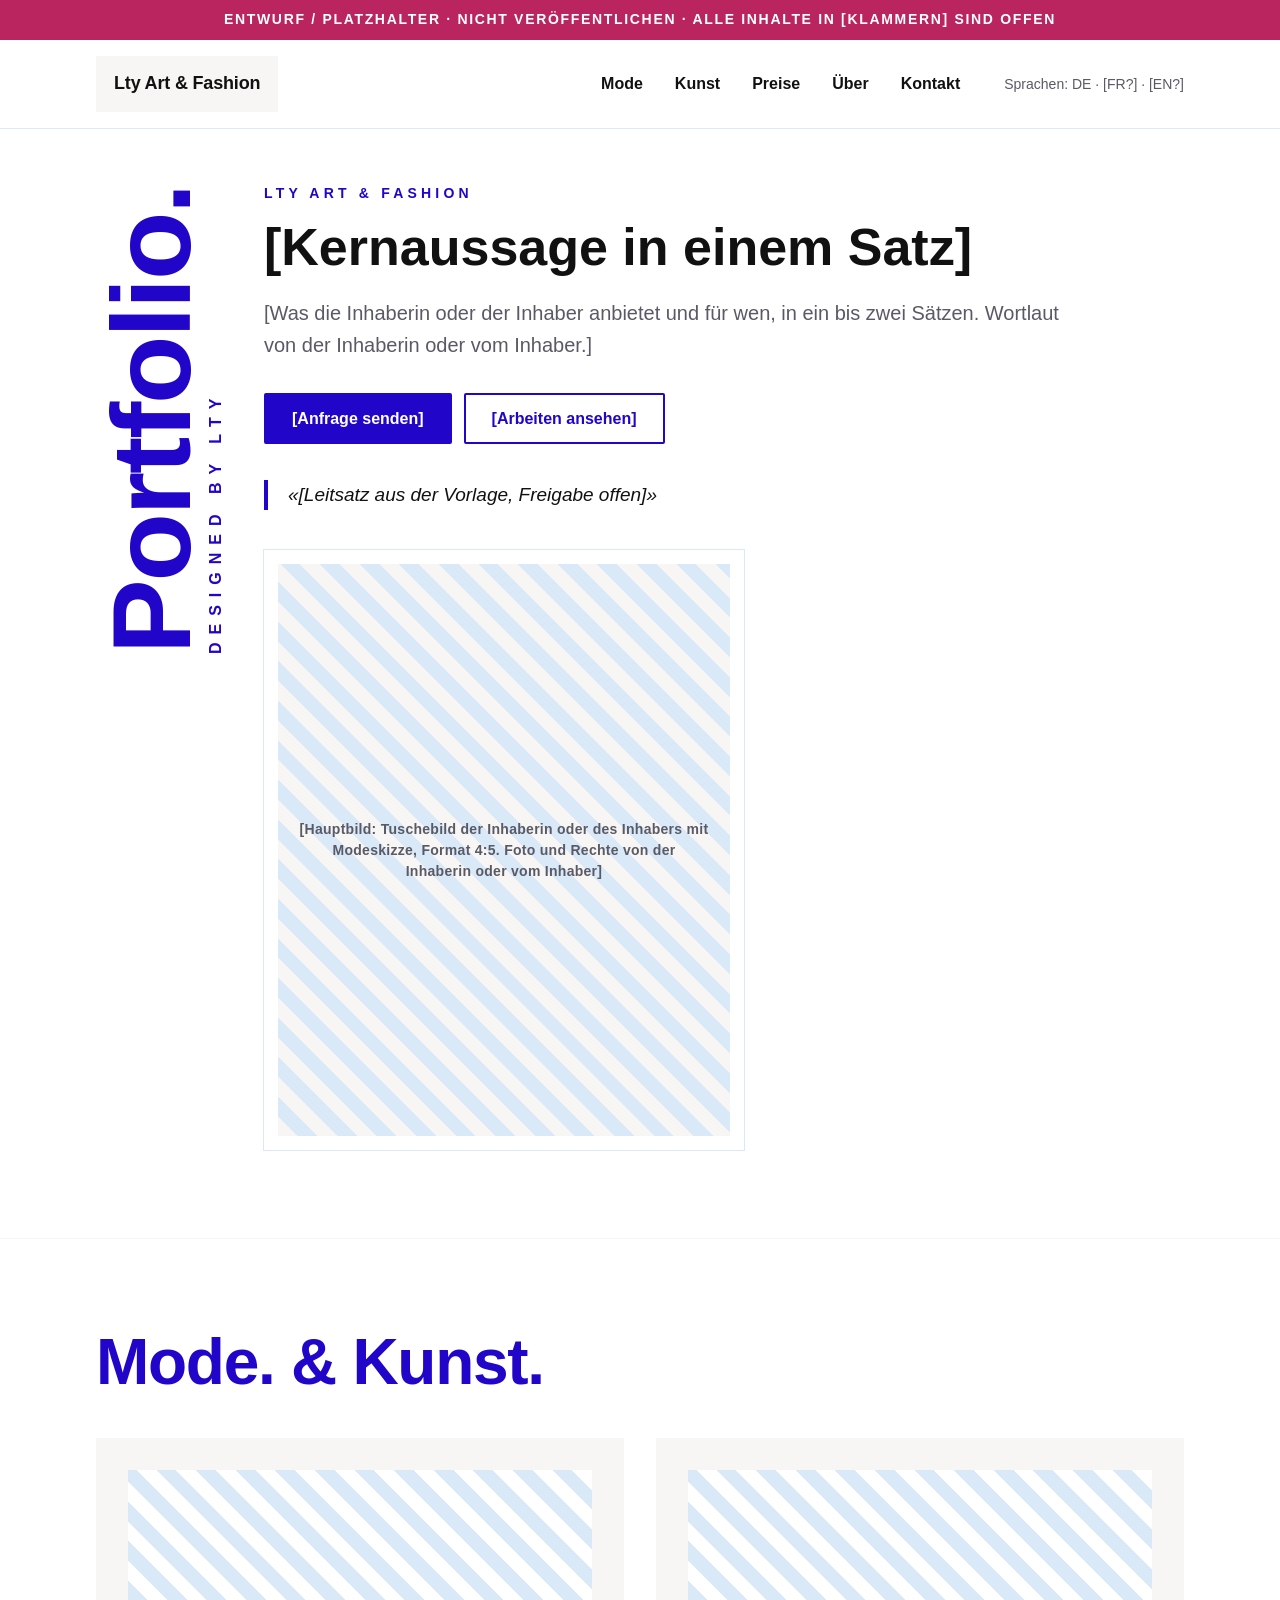
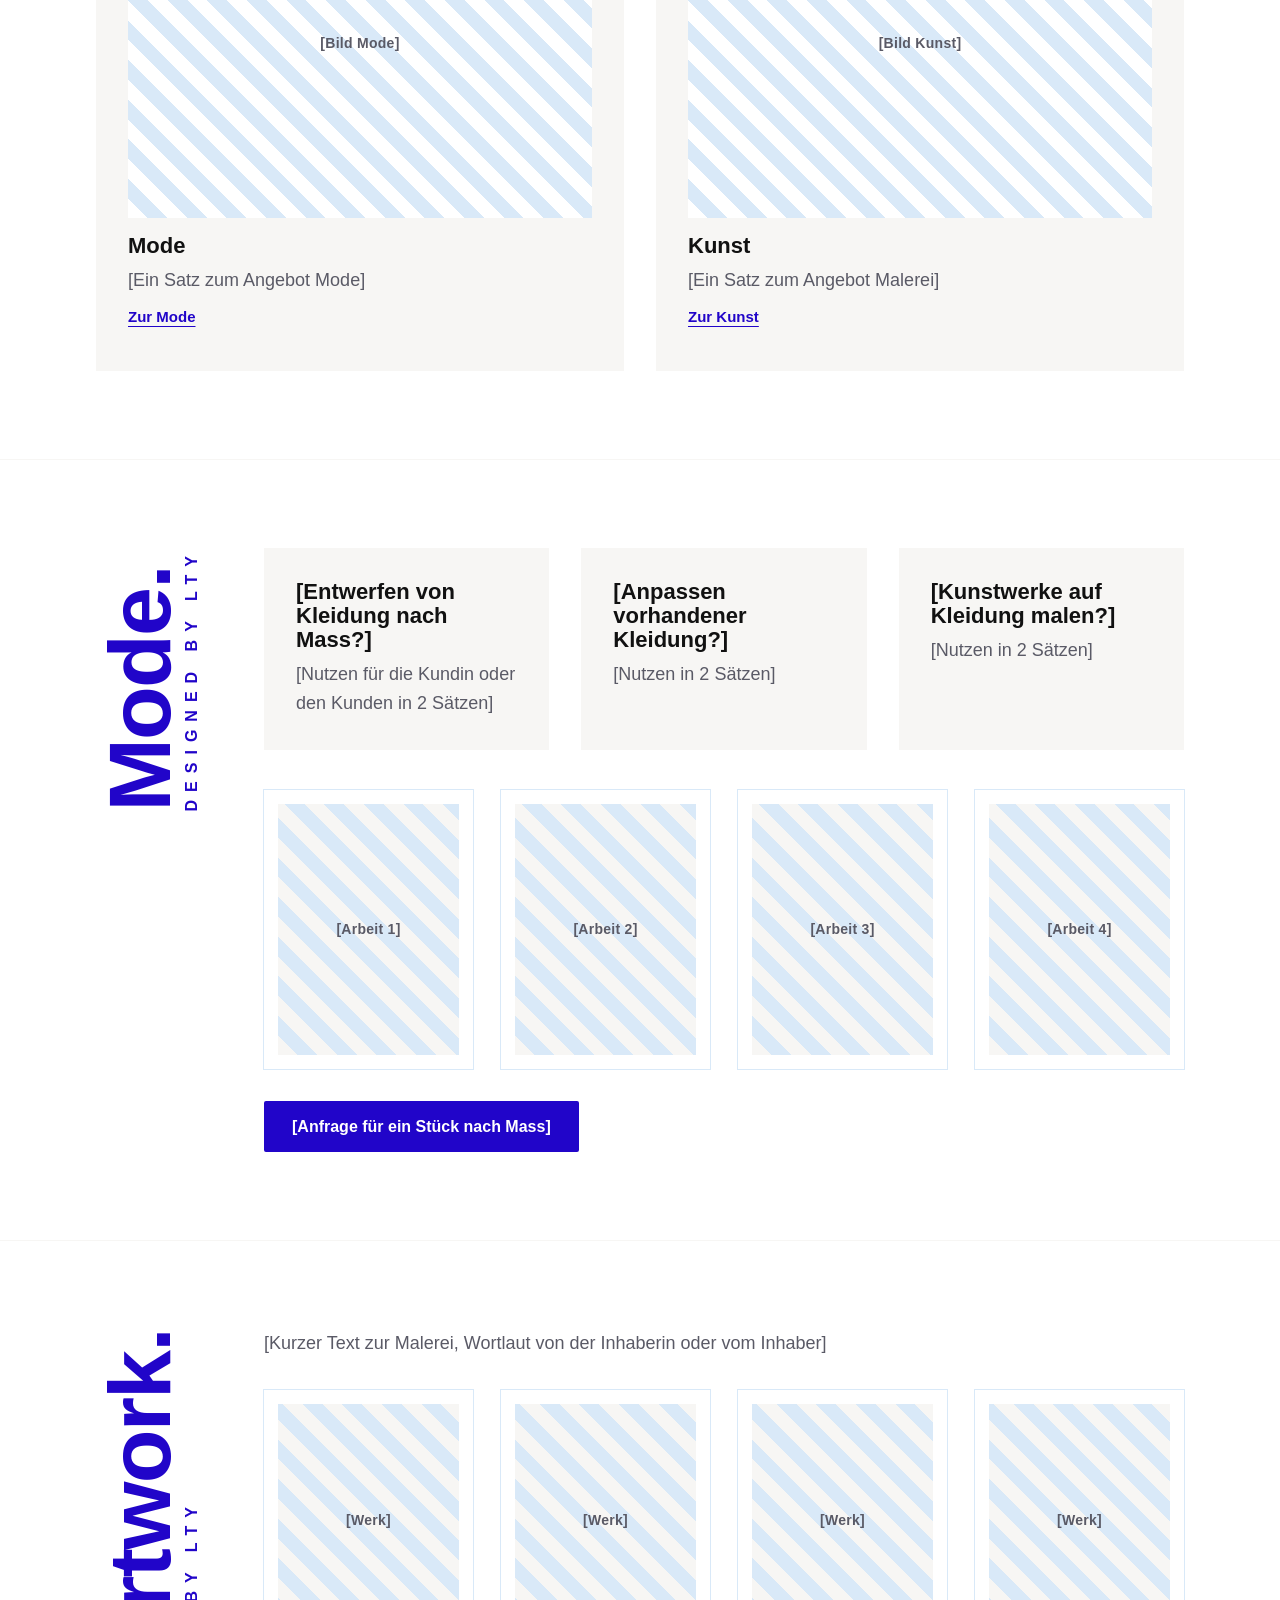
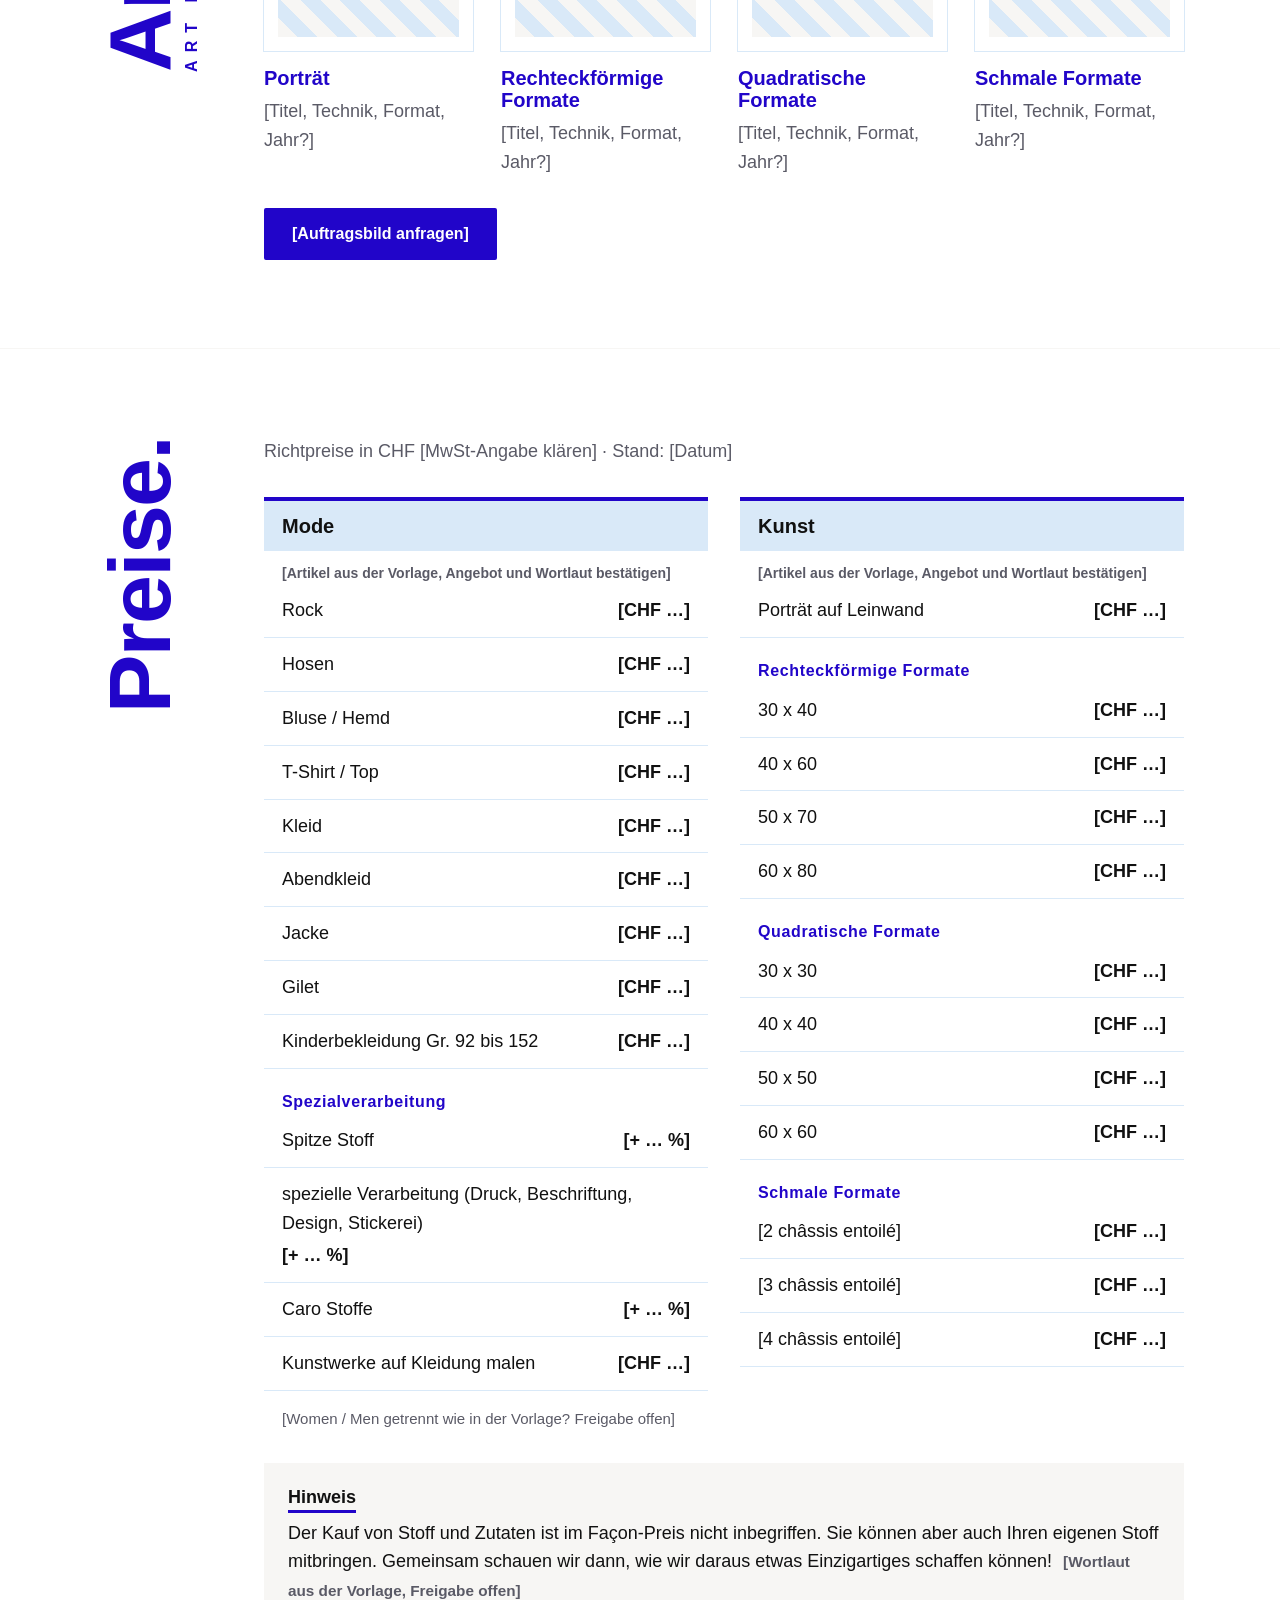
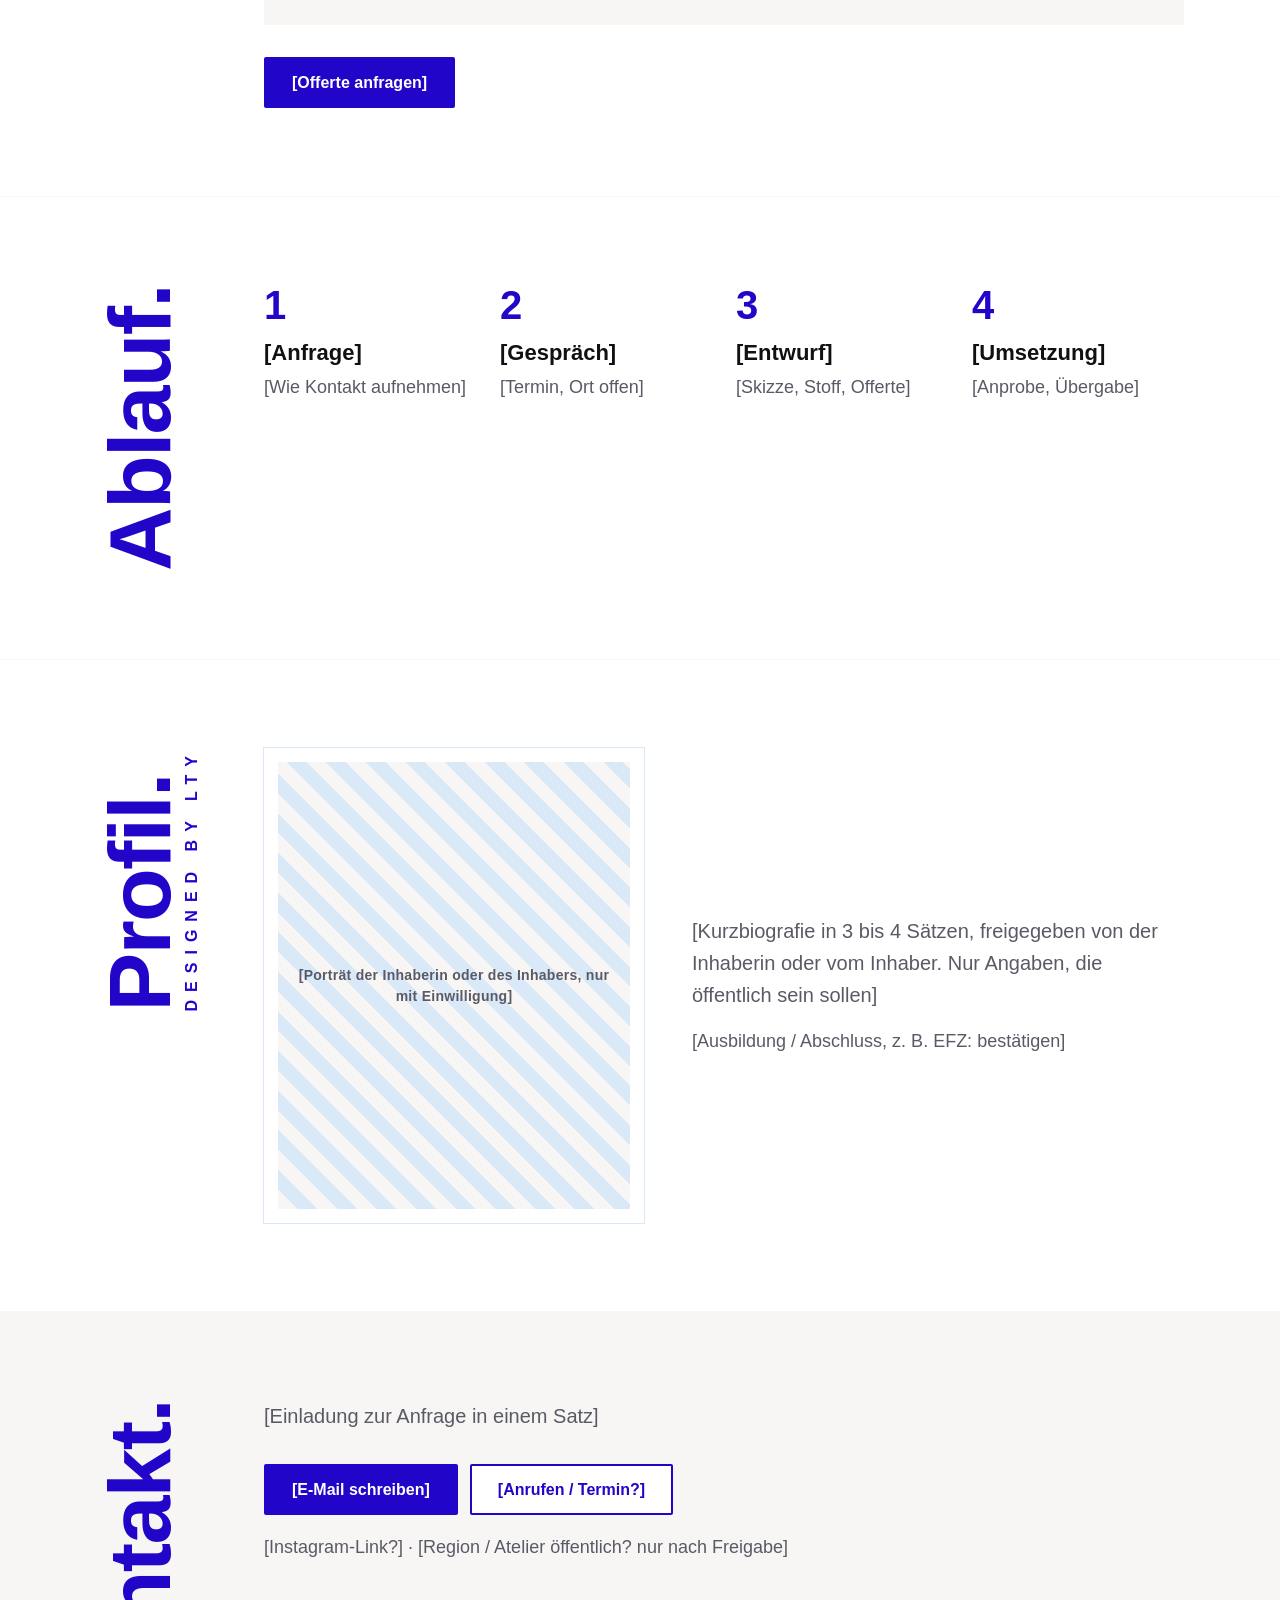
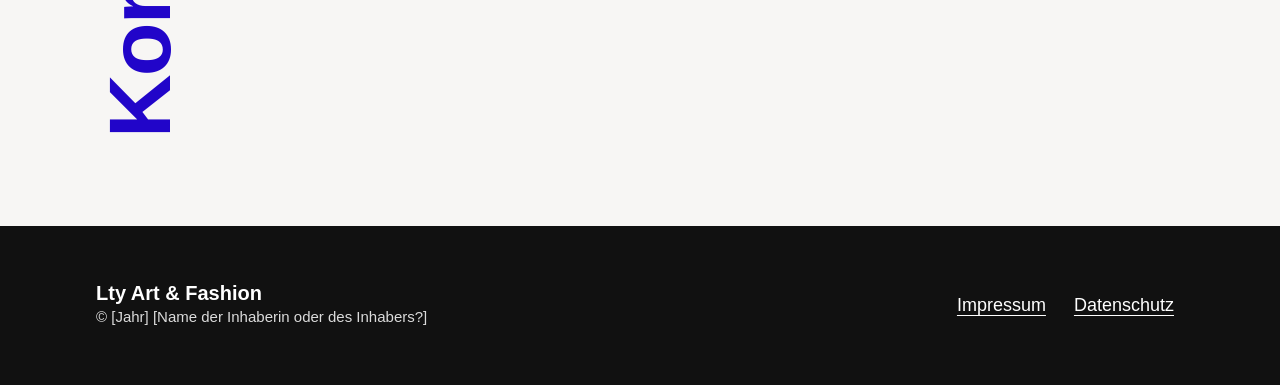
==== site/index.html @ 130b8658 "Fix hero layout between 801 and 1365 px" ====
<!DOCTYPE html>
<html lang="de-CH">
<head>
<meta charset="utf-8">
<meta name="viewport" content="width=device-width, initial-scale=1">
<meta name="color-scheme" content="light">
<meta name="robots" content="noindex, nofollow">
<title>Lty Art &amp; Fashion Entwurf</title>
<meta name="description" content="[Meta-Beschreibung, Wortlaut von der Inhaberin oder vom Inhaber]">
<meta property="og:title" content="Lty Art &amp; Fashion">
<meta property="og:description" content="[Meta-Beschreibung]">
<meta property="og:type" content="website">
<meta property="og:url" content="https://example.invalid/">
<meta property="og:image" content="https://example.invalid/og-image.jpg">
<link rel="preload" href="assets/fonts/Poppins-ExtraBold.woff2" as="font" type="font/woff2" crossorigin>
<link rel="icon" href="data:,">
<link rel="stylesheet" href="style.css">
</head>
<body>
<a class="skip" href="#main">Zum Inhalt springen</a>
<p class="banner">Entwurf / Platzhalter · nicht veröffentlichen · alle Inhalte in [Klammern] sind offen</p>

<header class="site-header">
  <div class="container header-row">
    <a class="wordmark" href="#top" aria-label="Startseite, Lty Art &amp; Fashion">Lty Art &amp; Fashion</a>
    <nav class="nav" aria-label="Hauptnavigation">
      <ul class="nav-list nav-desktop">
        <li><a href="#mode">Mode</a></li>
        <li><a href="#artwork">Kunst</a></li>
        <li><a href="#preise">Preise</a></li>
        <li><a href="#profil">Über</a></li>
        <li><a href="#kontakt">Kontakt</a></li>
      </ul>
      <details class="menu">
        <summary>Menü</summary>
        <ul class="nav-list">
          <li><a href="#mode">Mode</a></li>
          <li><a href="#artwork">Kunst</a></li>
          <li><a href="#preise">Preise</a></li>
          <li><a href="#profil">Über</a></li>
          <li><a href="#kontakt">Kontakt</a></li>
        </ul>
      </details>
    </nav>
    <p class="lang">Sprachen: DE · [FR?] · [EN?]</p>
  </div>
</header>

<main id="main">

<!-- 1 Hero -->
<section class="section hero" id="top" aria-labelledby="hero-h1">
  <div class="container rail-grid">
    <div class="rail" aria-hidden="true">
      <p class="vtitle vtitle-xl">Portfolio.<span class="vlabel">DESIGNED BY LTY</span></p>
    </div>
    <div class="hero-body">
      <div class="hero-text">
        <p class="kicker">Lty Art &amp; Fashion</p>
        <h1 id="hero-h1">[Kernaussage in einem Satz]</h1>
        <p class="lead">[Was die Inhaberin oder der Inhaber anbietet und für wen, in ein bis zwei Sätzen. Wortlaut von der Inhaberin oder vom Inhaber.]</p>
        <p class="ctas"><a class="btn btn-primary" href="#kontakt">[Anfrage senden]</a> <a class="btn btn-secondary" href="#artwork">[Arbeiten ansehen]</a></p>
        <blockquote class="quote"><p>«[Leitsatz aus der Vorlage, Freigabe offen]»</p></blockquote>
      </div>
      <div class="ph frame ph-hero" role="img" aria-label="Platzhalter Hauptbild">[Hauptbild: Tuschebild der Inhaberin oder des Inhabers mit Modeskizze, Format 4:5. Foto und Rechte von der Inhaberin oder vom Inhaber]</div>
    </div>
  </div>
</section>

<!-- 2 Zwei Welten -->
<section class="section" id="welten" aria-labelledby="welten-h">
  <div class="container">
    <h2 class="htitle" id="welten-h">Mode. &amp; Kunst.</h2>
    <div>
      <div class="grid2">
        <article class="card">
          <div class="ph ph-card" role="img" aria-label="Platzhalter Bild Mode">[Bild Mode]</div>
          <h3>Mode</h3>
          <p>[Ein Satz zum Angebot Mode]</p>
          <p><a class="link" href="#mode">Zur Mode</a></p>
        </article>
        <article class="card">
          <div class="ph ph-card" role="img" aria-label="Platzhalter Bild Kunst">[Bild Kunst]</div>
          <h3>Kunst</h3>
          <p>[Ein Satz zum Angebot Malerei]</p>
          <p><a class="link" href="#artwork">Zur Kunst</a></p>
        </article>
      </div>
    </div>
  </div>
</section>

<!-- 3 Mode -->
<section class="section" id="mode" aria-labelledby="mode-h">
  <div class="container rail-grid">
    <div class="rail"><h2 class="vtitle" id="mode-h">Mode.<span class="vlabel" aria-hidden="true">DESIGNED BY LTY</span></h2></div>
    <div>
      <div class="grid3">
        <article class="card"><h3>[Entwerfen von Kleidung nach Mass?]</h3><p>[Nutzen für die Kundin oder den Kunden in 2 Sätzen]</p></article>
        <article class="card"><h3>[Anpassen vorhandener Kleidung?]</h3><p>[Nutzen in 2 Sätzen]</p></article>
        <article class="card"><h3>[Kunstwerke auf Kleidung malen?]</h3><p>[Nutzen in 2 Sätzen]</p></article>
      </div>
      <ul class="grid4 works" aria-label="Arbeiten Mode">
        <li><div class="ph frame ph-work" role="img" aria-label="Platzhalter Arbeit 1">[Arbeit 1]</div></li>
        <li><div class="ph frame ph-work" role="img" aria-label="Platzhalter Arbeit 2">[Arbeit 2]</div></li>
        <li><div class="ph frame ph-work" role="img" aria-label="Platzhalter Arbeit 3">[Arbeit 3]</div></li>
        <li><div class="ph frame ph-work" role="img" aria-label="Platzhalter Arbeit 4">[Arbeit 4]</div></li>
      </ul>
      <p class="ctas"><a class="btn btn-primary" href="#kontakt">[Anfrage für ein Stück nach Mass]</a></p>
    </div>
  </div>
</section>

<!-- 4 Artwork -->
<section class="section" id="artwork" aria-labelledby="artwork-h">
  <div class="container rail-grid">
    <div class="rail"><h2 class="vtitle" id="artwork-h">Artwork.<span class="vlabel" aria-hidden="true">ART BY LTY</span></h2></div>
    <div>
      <p class="muted intro">[Kurzer Text zur Malerei, Wortlaut von der Inhaberin oder vom Inhaber]</p>
      <ul class="grid4 gallery">
        <li><div class="ph frame ph-art" role="img" aria-label="Platzhalter Werk Porträt">[Werk]</div><h3>Porträt</h3><p class="muted">[Titel, Technik, Format, Jahr?]</p></li>
        <li><div class="ph frame ph-art" role="img" aria-label="Platzhalter Werk rechteckförmiges Format">[Werk]</div><h3>Rechteckförmige Formate</h3><p class="muted">[Titel, Technik, Format, Jahr?]</p></li>
        <li><div class="ph frame ph-art" role="img" aria-label="Platzhalter Werk quadratisches Format">[Werk]</div><h3>Quadratische Formate</h3><p class="muted">[Titel, Technik, Format, Jahr?]</p></li>
        <li><div class="ph frame ph-art" role="img" aria-label="Platzhalter Werk schmales Format">[Werk]</div><h3>Schmale Formate</h3><p class="muted">[Titel, Technik, Format, Jahr?]</p></li>
      </ul>
      <p class="ctas"><a class="btn btn-primary" href="#kontakt">[Auftragsbild anfragen]</a></p>
    </div>
  </div>
</section>

<!-- 5 Preise -->
<section class="section" id="preise" aria-labelledby="preise-h">
  <div class="container rail-grid">
    <div class="rail"><h2 class="vtitle" id="preise-h">Preise.</h2></div>
    <div>
      <p class="muted intro">Richtpreise in CHF [MwSt-Angabe klären] · Stand: [Datum]</p>
      <div class="grid2 prices">
        <div class="pricebox">
          <h3>Mode</h3>
          <p class="ph-note">[Artikel aus der Vorlage, Angebot und Wortlaut bestätigen]</p>
          <ul class="pricelist">
            <li><span>Rock</span><span>[CHF …]</span></li>
            <li><span>Hosen</span><span>[CHF …]</span></li>
            <li><span>Bluse / Hemd</span><span>[CHF …]</span></li>
            <li><span>T-Shirt / Top</span><span>[CHF …]</span></li>
            <li><span>Kleid</span><span>[CHF …]</span></li>
            <li><span>Abendkleid</span><span>[CHF …]</span></li>
            <li><span>Jacke</span><span>[CHF …]</span></li>
            <li><span>Gilet</span><span>[CHF …]</span></li>
            <li><span>Kinderbekleidung Gr. 92 bis 152</span><span>[CHF …]</span></li>
          </ul>
          <h4>Spezialverarbeitung</h4>
          <ul class="pricelist">
            <li><span>Spitze Stoff</span><span>[+ … %]</span></li>
            <li><span>spezielle Verarbeitung (Druck, Beschriftung, Design, Stickerei)</span><span>[+ … %]</span></li>
            <li><span>Caro Stoffe</span><span>[+ … %]</span></li>
            <li><span>Kunstwerke auf Kleidung malen</span><span>[CHF …]</span></li>
          </ul>
          <p class="muted small">[Women / Men getrennt wie in der Vorlage? Freigabe offen]</p>
        </div>
        <div class="pricebox">
          <h3>Kunst</h3>
          <p class="ph-note">[Artikel aus der Vorlage, Angebot und Wortlaut bestätigen]</p>
          <ul class="pricelist">
            <li><span>Porträt auf Leinwand</span><span>[CHF …]</span></li>
          </ul>
          <h4>Rechteckförmige Formate</h4>
          <ul class="pricelist">
            <li><span>30 x 40</span><span>[CHF …]</span></li>
            <li><span>40 x 60</span><span>[CHF …]</span></li>
            <li><span>50 x 70</span><span>[CHF …]</span></li>
            <li><span>60 x 80</span><span>[CHF …]</span></li>
          </ul>
          <h4>Quadratische Formate</h4>
          <ul class="pricelist">
            <li><span>30 x 30</span><span>[CHF …]</span></li>
            <li><span>40 x 40</span><span>[CHF …]</span></li>
            <li><span>50 x 50</span><span>[CHF …]</span></li>
            <li><span>60 x 60</span><span>[CHF …]</span></li>
          </ul>
          <h4>Schmale Formate</h4>
          <ul class="pricelist">
            <li><span lang="fr-CH">[2 châssis entoilé]</span><span>[CHF …]</span></li>
            <li><span lang="fr-CH">[3 châssis entoilé]</span><span>[CHF …]</span></li>
            <li><span lang="fr-CH">[4 châssis entoilé]</span><span>[CHF …]</span></li>
          </ul>
        </div>
      </div>
      <div class="note">
        <h3 class="note-h">Hinweis</h3>
        <p>Der Kauf von Stoff und Zutaten ist im Façon-Preis nicht inbegriffen. Sie können aber auch Ihren eigenen Stoff mitbringen. Gemeinsam schauen wir dann, wie wir daraus etwas Einzigartiges schaffen können! <span class="ph-inline">[Wortlaut aus der Vorlage, Freigabe offen]</span></p>
      </div>
      <p class="ctas"><a class="btn btn-primary" href="#kontakt">[Offerte anfragen]</a></p>
    </div>
  </div>
</section>

<!-- 6 Ablauf -->
<section class="section" id="ablauf" aria-labelledby="ablauf-h">
  <div class="container rail-grid">
    <div class="rail"><h2 class="vtitle" id="ablauf-h">Ablauf.</h2></div>
    <ol class="steps">
      <li><span class="step-n" aria-hidden="true">1</span><h3>[Anfrage]</h3><p class="muted">[Wie Kontakt aufnehmen]</p></li>
      <li><span class="step-n" aria-hidden="true">2</span><h3>[Gespräch]</h3><p class="muted">[Termin, Ort offen]</p></li>
      <li><span class="step-n" aria-hidden="true">3</span><h3>[Entwurf]</h3><p class="muted">[Skizze, Stoff, Offerte]</p></li>
      <li><span class="step-n" aria-hidden="true">4</span><h3>[Umsetzung]</h3><p class="muted">[Anprobe, Übergabe]</p></li>
    </ol>
  </div>
</section>

<!-- 7 Profil -->
<section class="section" id="profil" aria-labelledby="profil-h">
  <div class="container rail-grid">
    <div class="rail"><h2 class="vtitle" id="profil-h">Profil.<span class="vlabel" aria-hidden="true">DESIGNED BY LTY</span></h2></div>
    <div class="profil">
      <div class="ph frame ph-portrait" role="img" aria-label="Platzhalter Porträt">[Porträt der Inhaberin oder des Inhabers, nur mit Einwilligung]</div>
      <div>
        <p class="lead">[Kurzbiografie in 3 bis 4 Sätzen, freigegeben von der Inhaberin oder vom Inhaber. Nur Angaben, die öffentlich sein sollen]</p>
        <p class="muted">[Ausbildung / Abschluss, z. B. EFZ: bestätigen]</p>
      </div>
    </div>
  </div>
</section>

<!-- 8 Kontakt -->
<section class="section section-atelier" id="kontakt" aria-labelledby="kontakt-h">
  <div class="container rail-grid">
    <div class="rail"><h2 class="vtitle" id="kontakt-h">Kontakt.</h2></div>
    <div>
      <p class="lead">[Einladung zur Anfrage in einem Satz]</p>
      <p class="ctas"><a class="btn btn-primary" href="#kontakt" aria-disabled="true">[E-Mail schreiben]</a> <a class="btn btn-secondary" href="#kontakt" aria-disabled="true">[Anrufen / Termin?]</a></p>
      <p class="muted kontakt-meta">[Instagram-Link?] · [Region / Atelier öffentlich? nur nach Freigabe]</p>
    </div>
  </div>
</section>

</main>

<footer class="site-footer">
  <div class="container footer-row">
    <div>
      <p class="footer-wm">Lty Art &amp; Fashion</p>
      <p class="footer-muted">© [Jahr] [Name der Inhaberin oder des Inhabers?]</p>
    </div>
    <ul class="footer-links">
      <li><a href="impressum.html">Impressum</a></li>
      <li><a href="datenschutz.html">Datenschutz</a></li>
    </ul>
  </div>
</footer>
<script>
document.querySelectorAll(".menu a").forEach(function (a) { a.addEventListener("click", function () { a.closest("details").open = false; }); });
</script>
</body>
</html>
---- site/style.css ----
/* Lty Art & Fashion: Entwurf. Nur lokale Ressourcen, keine Tracker. */
@font-face { font-family: "Poppins"; src: url("assets/fonts/Poppins-ExtraBold.woff2") format("woff2"); font-weight: 800; font-style: normal; font-display: swap; }
@font-face { font-family: "Poppins"; src: url("assets/fonts/Poppins-SemiBold.woff2") format("woff2"); font-weight: 600; font-style: normal; font-display: swap; }
@font-face { font-family: "DM Sans"; src: url("assets/fonts/DMSans-Variable.woff2") format("woff2"); font-weight: 100 1000; font-style: normal; font-display: swap; }

:root {
  --blue: #2105C9;
  --blue-hover: #1A04A0;
  --ink: #111111;
  --paper: #FFFFFF;
  --atelier: #F7F6F4;
  --ice: #D9E9F8;
  --muted: #5A5A66;
  --earth: #7A4A30;
  --accent: #BA255F;
  --display: "Poppins", "Avenir Next", "Segoe UI", Arial, sans-serif;
  --body: "DM Sans", "Segoe UI", Arial, sans-serif;
  --gutter: 96px;
  --rail: 120px;
  --pad: 88px;
  color-scheme: light;
}
*, *::before, *::after { box-sizing: border-box; }
html { scroll-behavior: smooth; scroll-padding-top: 96px; }
@media (prefers-reduced-motion: reduce) { html { scroll-behavior: auto; } * { transition: none !important; animation: none !important; } }
body { margin: 0; background: var(--paper); color: var(--ink); font: 400 18px/1.6 var(--body); }
h1, h2, h3, h4 { font-family: var(--display); line-height: 1.1; margin: 0; }
p, ul, ol, blockquote, figure { margin: 0; }
ul, ol { padding: 0; list-style: none; }
a { color: var(--blue); text-decoration: underline; text-underline-offset: 4px; }
a:hover { color: var(--blue-hover); }
:focus-visible { outline: 3px solid var(--blue); outline-offset: 3px; }

.skip { position: absolute; left: 16px; top: -100px; z-index: 100; background: var(--blue); color: var(--paper); padding: 12px 20px; font: 600 16px var(--display); }
.skip:focus { top: 16px; color: var(--paper); }
.banner { background: var(--accent); color: var(--paper); text-align: center; font: 600 14px/1.4 var(--display); letter-spacing: .12em; text-transform: uppercase; padding: 10px 20px; }

.container { max-width: 1344px; margin: 0 auto; padding: 0 var(--gutter); }

/* Header */
.site-header { position: sticky; top: 0; z-index: 20; background: var(--paper); border-bottom: 1px solid var(--ice); }
.header-row { display: flex; align-items: center; gap: 32px; min-height: 88px; }
.wordmark { white-space: nowrap; display: inline-flex; align-items: center; min-height: 56px; padding: 8px 18px; background: var(--atelier); color: var(--ink); text-decoration: none; font: 800 18px/1.2 var(--display); letter-spacing: -.01em; }
.wordmark:hover { color: var(--blue); }
.nav { margin-left: auto; }
.menu { display: none; }
.nav-list { display: flex; gap: 8px; }
.nav-list a { display: inline-flex; align-items: center; min-height: 44px; padding: 0 12px; color: var(--ink); text-decoration: none; font: 600 16px var(--display); }
.nav-list a:hover { color: var(--blue); text-decoration: underline; }
.lang { font: 400 14px var(--body); color: var(--muted); white-space: nowrap; }

/* Sections */
.section { padding: var(--pad) 0; border-top: 1px solid var(--atelier); }
.section-atelier { background: var(--atelier); }
.rail-grid { display: grid; grid-template-columns: var(--rail) minmax(0, 1fr); gap: 48px; }
.rail { position: relative; }
.vtitle { writing-mode: vertical-rl; transform: rotate(180deg); display: flex; flex-direction: column; align-items: flex-start; font: 800 88px/1 var(--display); color: var(--blue); letter-spacing: -.02em; white-space: nowrap; }
.vtitle-xl { font-size: 112px; }
.vlabel { margin-left: 14px; font: 600 16px/1 var(--display); letter-spacing: .5em; color: var(--blue); }
.htitle { font: 800 64px/1.1 var(--display); color: var(--blue); letter-spacing: -.02em; margin-bottom: 40px; }

.kicker { font: 600 14px var(--display); letter-spacing: .3em; text-transform: uppercase; color: var(--blue); }
h1 { font-size: 56px; font-weight: 800; line-height: 1.08; margin: 18px 0 22px; }
h3 { font-size: 22px; font-weight: 600; margin: 16px 0 8px; }
h4 { font-size: 16px; font-weight: 600; letter-spacing: .04em; margin: 24px 0 4px; color: var(--blue); }
.lead { font-size: 20px; color: var(--muted); max-width: 40em; }
.muted { color: var(--muted); }
.small { font-size: 15px; margin-top: 16px; }
.intro { max-width: 44em; margin-bottom: 32px; }

/* Placeholders */
.ph { display: flex; align-items: center; justify-content: center; text-align: center; padding: 20px; color: var(--muted); font: 600 14px/1.5 var(--display); letter-spacing: .02em;
      background: repeating-linear-gradient(45deg, var(--atelier) 0 14px, var(--ice) 14px 28px); }
.frame { border: 14px solid var(--paper); outline: 1px solid var(--ice); }
.ph-inline { display: inline; background: var(--atelier); color: var(--muted); font: 600 .85em var(--display); padding: 2px 6px; }

/* Hero */
.hero { padding-top: 56px; border-top: 0; }
.hero-body { display: grid; grid-template-columns: minmax(0, 1fr) minmax(0, 460px); gap: 40px; align-items: center; }
.ph-hero { aspect-ratio: 4 / 5; }
.hero h1 { overflow-wrap: break-word; }
@media (min-width: 801px) { .hero h1 { font-size: clamp(52px, 3.8vw, 56px); } }
@media (min-width: 801px) and (max-width: 1365px) { .hero-body { grid-template-columns: 1fr; } .ph-hero { max-width: 480px; } }
@media (max-width: 800px) { .hero h1 { font-size: 36px; } }
.quote { margin-top: 36px; padding-left: 20px; border-left: 4px solid var(--blue); font-size: 19px; font-style: italic; }

/* Buttons */
.ctas { display: flex; flex-wrap: wrap; gap: 12px; margin-top: 32px; }
.btn { display: inline-flex; align-items: center; justify-content: center; min-height: 44px; padding: 14px 26px; border: 2px solid var(--blue); border-radius: 2px; font: 600 16px/1.2 var(--display); text-decoration: none; }
.btn-primary { background: var(--blue); color: var(--paper); }
.btn-primary:hover { background: var(--blue-hover); border-color: var(--blue-hover); color: var(--paper); }
.btn-secondary { background: var(--paper); color: var(--blue); }
.btn-secondary:hover { color: var(--blue-hover); border-color: var(--blue-hover); }
.link { font: 600 15px var(--display); display: inline-flex; align-items: center; min-height: 44px; }

/* Grids and cards */
.grid2 { display: grid; grid-template-columns: repeat(2, minmax(0, 1fr)); gap: 32px; }
.grid3 { display: grid; grid-template-columns: repeat(3, minmax(0, 1fr)); gap: 32px; }
.grid4 { display: grid; grid-template-columns: repeat(4, minmax(0, 1fr)); gap: 28px; }
.card { background: var(--atelier); padding: 32px; }
.card p { color: var(--muted); }
.card h3:first-child { margin-top: 0; }
.ph-card { aspect-ratio: 4 / 3; background: repeating-linear-gradient(45deg, var(--paper) 0 14px, var(--ice) 14px 28px); }
.works { margin-top: 40px; }
.ph-work { aspect-ratio: 3 / 4; }
.ph-art { aspect-ratio: 4 / 5; }
.gallery h3 { color: var(--blue); font-weight: 600; font-size: 20px; hyphens: auto; overflow-wrap: break-word; }

/* Preise */
.pricebox { background: var(--paper); border-top: 4px solid var(--blue); }
.pricebox > h3 { margin: 0; padding: 14px 18px; background: var(--ice); font-size: 20px; }
.pricebox > h4, .pricebox > .small, .pricebox > .ph-note { padding: 0 18px; }
.ph-note { margin-top: 12px; font: 600 14px/1.5 var(--display); color: var(--muted); }
.pricelist li { display: flex; flex-wrap: wrap; justify-content: space-between; gap: 4px 24px; padding: 12px 18px; border-bottom: 1px solid var(--ice); }
.pricelist li span:last-child { font-weight: 600; white-space: nowrap; }
.note { margin-top: 32px; background: var(--atelier); padding: 20px 24px; }
.note-h { margin: 0 0 6px; font-size: 18px; border-bottom: 3px solid var(--blue); display: inline-block; padding-bottom: 2px; }

/* Ablauf */
.steps { display: grid; grid-template-columns: repeat(4, minmax(0, 1fr)); gap: 24px; align-self: start; }
.step-n { display: block; font: 800 40px/1 var(--display); color: var(--blue); }

/* Profil */
.profil { display: grid; grid-template-columns: minmax(0, 380px) minmax(0, 1fr); gap: 48px; align-items: center; }
.ph-portrait { aspect-ratio: 4 / 5; }
.profil .muted { margin-top: 16px; }
.kontakt-meta { margin-top: 18px; }

/* Footer */
.site-footer { background: var(--ink); color: var(--paper); padding: 56px 0; }
.footer-row { display: flex; flex-wrap: wrap; justify-content: space-between; gap: 24px; align-items: center; }
.footer-wm { font: 800 20px var(--display); }
.footer-muted { color: #DBDBDB; font-size: 15px; }
.footer-links { display: flex; gap: 8px; }
.footer-links a { color: var(--paper); display: inline-flex; align-items: center; min-height: 44px; padding: 0 10px; }
.site-footer :focus-visible { outline-color: var(--paper); }

/* Rechtliche Seiten */
.legal { max-width: 860px; }
.legal h1 { color: var(--blue); }
.legal h2 { font-size: 24px; margin: 32px 0 8px; }
.dot { color: inherit; }

/* Mittlere Breiten */
@media (max-width: 1100px) {
  :root { --gutter: 48px; }
  .grid4 { grid-template-columns: repeat(2, minmax(0, 1fr)); }
  .steps { grid-template-columns: repeat(2, minmax(0, 1fr)); }
  .hero-body { grid-template-columns: 1fr; }
  .ph-hero { max-width: 480px; }
}

/* Mobil: Titel horizontal, Menü als Sheet */
@media (max-width: 800px) {
  :root { --gutter: 20px; --pad: 56px; }
  body { font-size: 17px; }
  .header-row { min-height: 64px; gap: 8px 12px; flex-wrap: wrap; padding-top: 8px; padding-bottom: 8px; }
  .wordmark { font-size: 15px; min-height: 44px; padding: 6px 12px; }
  .nav { margin-left: auto; }
  .lang { order: 4; flex-basis: 100%; font-size: 13px; }
  .nav-desktop { display: none; }
  .menu { display: block; }
  .menu > summary { display: inline-flex; align-items: center; min-height: 44px; padding: 0 16px; border: 2px solid var(--blue); color: var(--blue); font: 600 16px var(--display); cursor: pointer; list-style: none; }
  .menu > summary::-webkit-details-marker { display: none; }
  .menu .nav-list { display: none; }
  .menu[open] .nav-list { display: flex; flex-direction: column; position: absolute; top: 100%; left: 0; right: 0; height: 100vh; background: var(--paper); padding: 24px 20px; gap: 4px; z-index: 30; }
  .menu[open] .nav-list a { font-size: 24px; min-height: 56px; }
  .nav-simple .nav-list a { padding: 0 8px; }
  .rail-grid { grid-template-columns: 1fr; gap: 24px; }
  .vtitle, .vtitle-xl { writing-mode: horizontal-tb; transform: none; flex-direction: column-reverse; font-size: 44px; line-height: 1.1; white-space: normal; }
  .vlabel { margin: 0 0 8px; font-size: 12px; letter-spacing: .4em; }
  h1 { font-size: 36px; }
  .htitle { font-size: 44px; margin-bottom: 24px; }
  .lead { font-size: 18px; }
  .grid2, .grid3, .profil { grid-template-columns: 1fr; gap: 24px; }
  .grid4 { gap: 16px; }
  .gallery h3 { font-size: 17px; }
  .steps { grid-template-columns: 1fr; }
  .card { padding: 24px; }
  .ctas .btn { width: 100%; }
  .frame { border-width: 10px; }
}
@media (max-width: 340px) { .grid4 { grid-template-columns: 1fr; } }
@media (max-width: 800px) { .vtitle-xl { font-size: 32px; } }
@media (min-width: 801px) and (max-width: 1000px) {
  .header-row { gap: 4px 16px; flex-wrap: wrap; padding-top: 8px; padding-bottom: 8px; }
  .nav-list { gap: 0; }
  .nav-list a { padding: 0 8px; }
  .lang { order: 4; flex-basis: 100%; text-align: right; font-size: 13px; }
  .nav-desktop li:last-child a { padding-right: 0; }
}
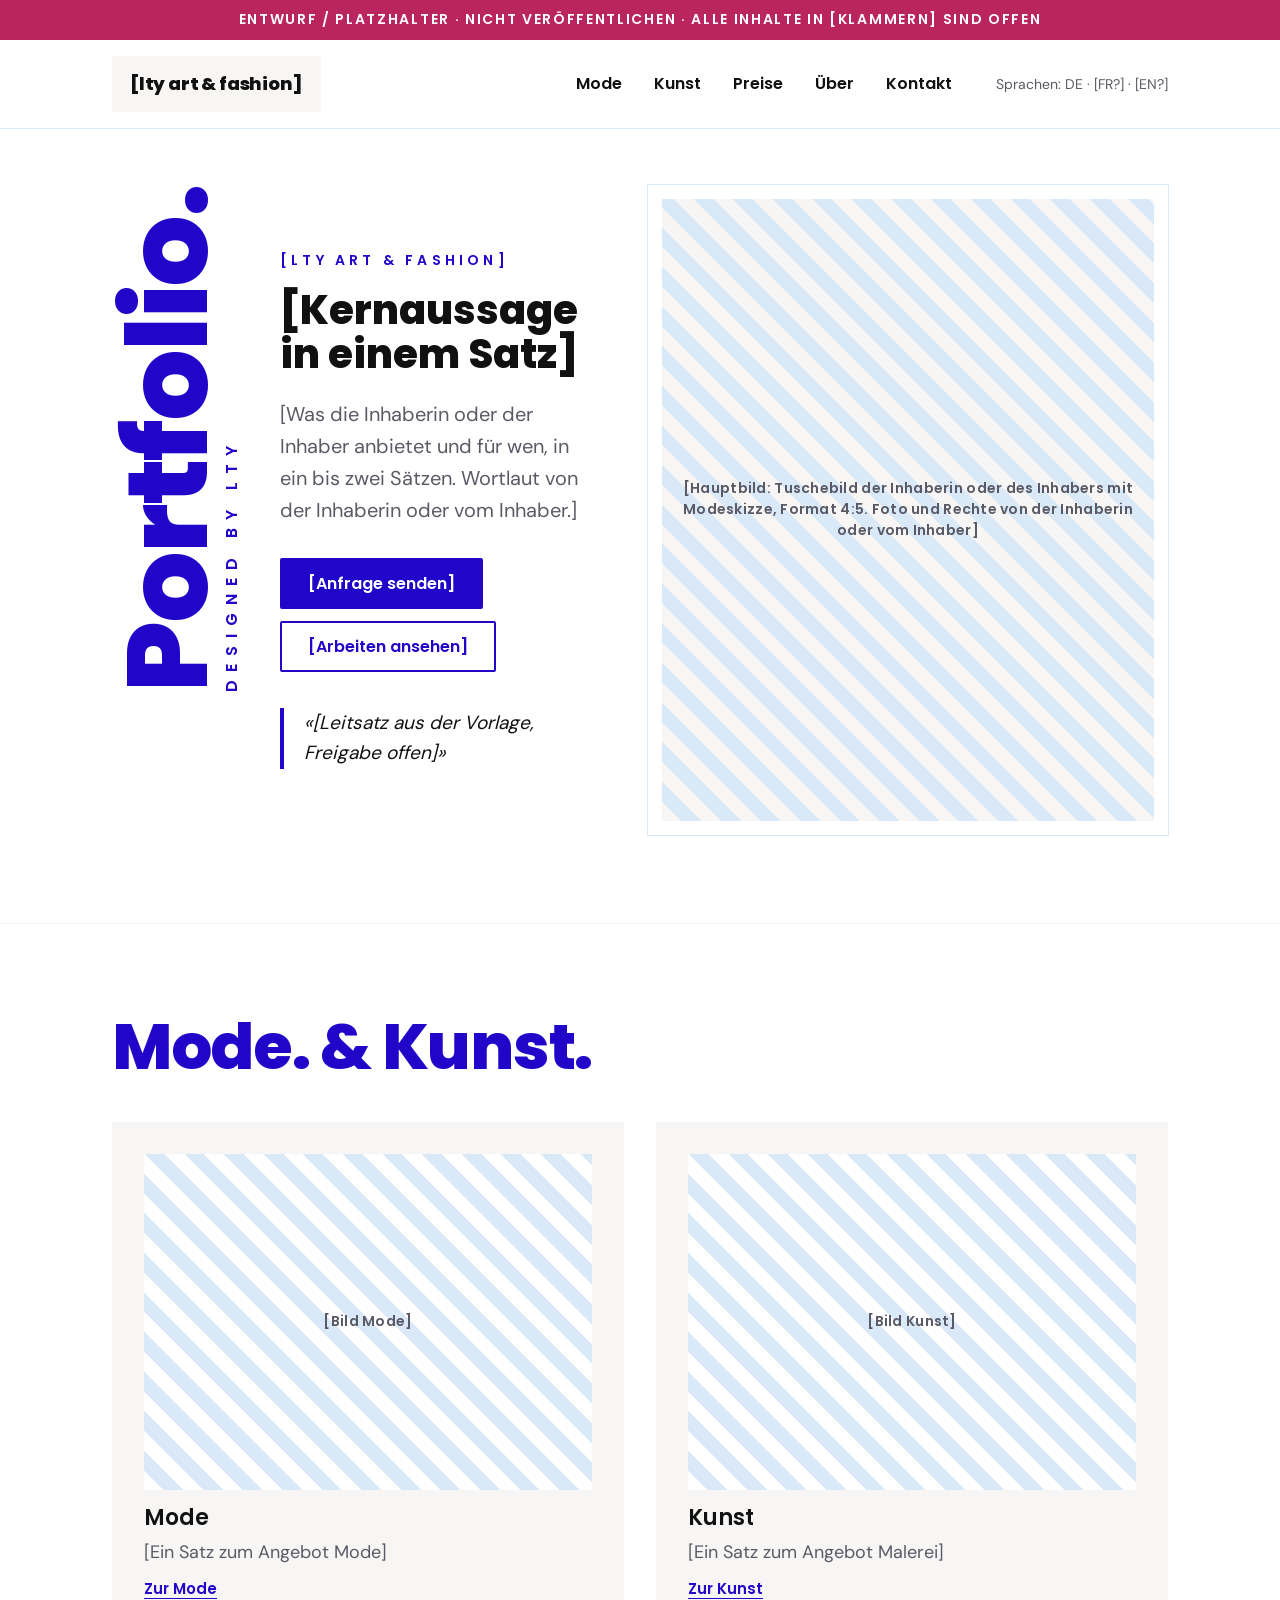
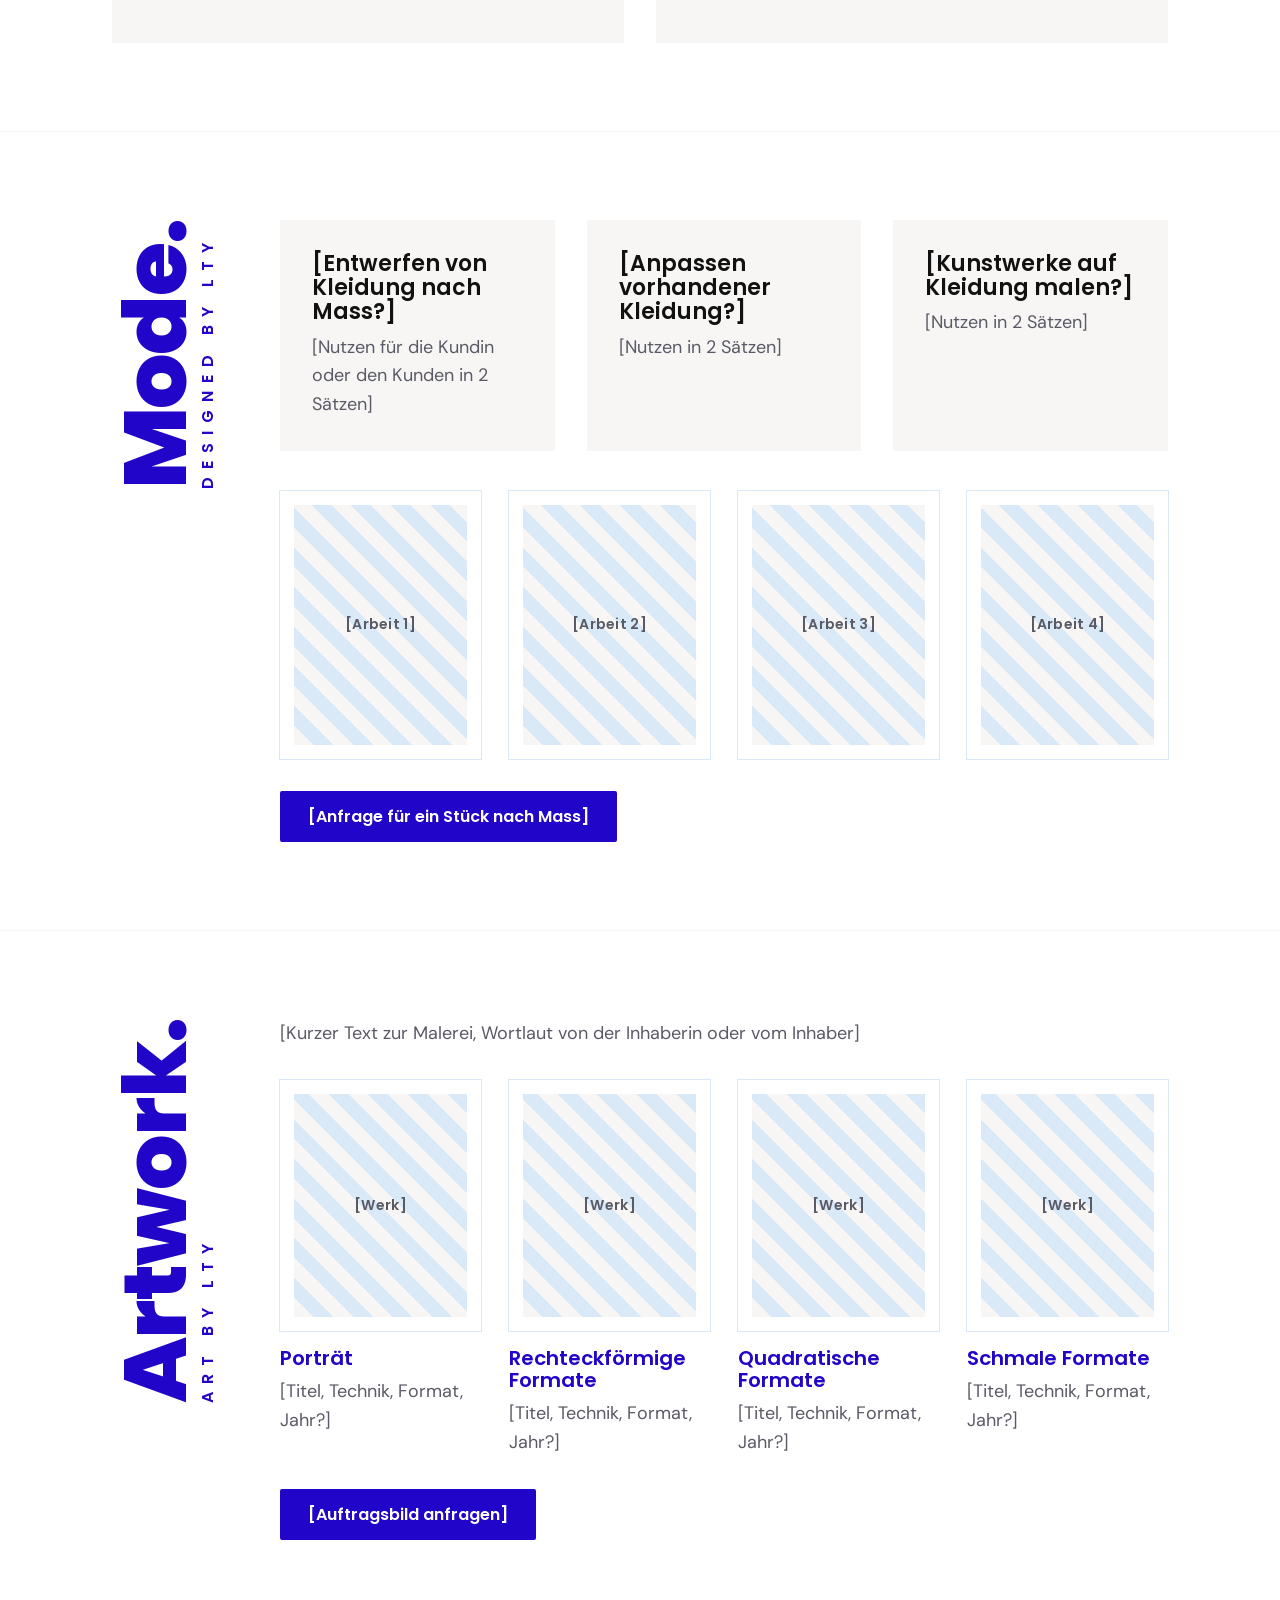
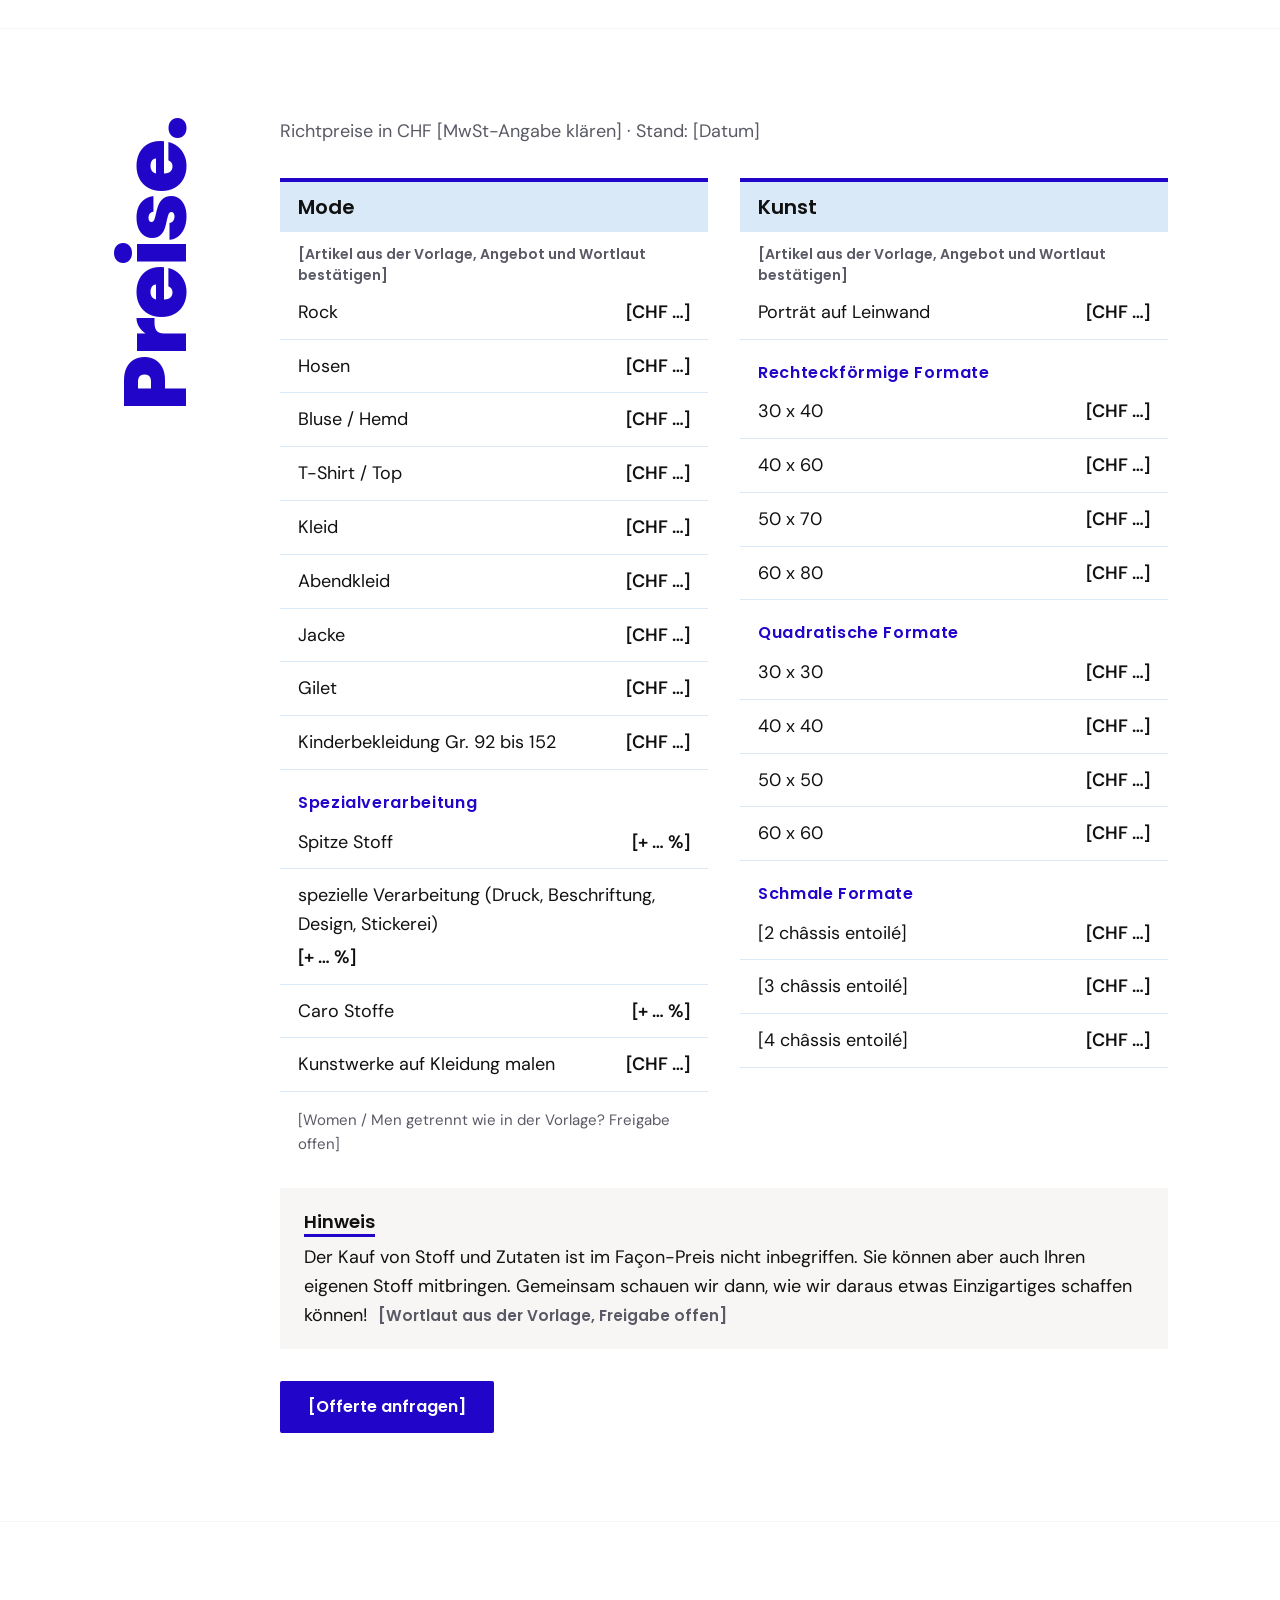
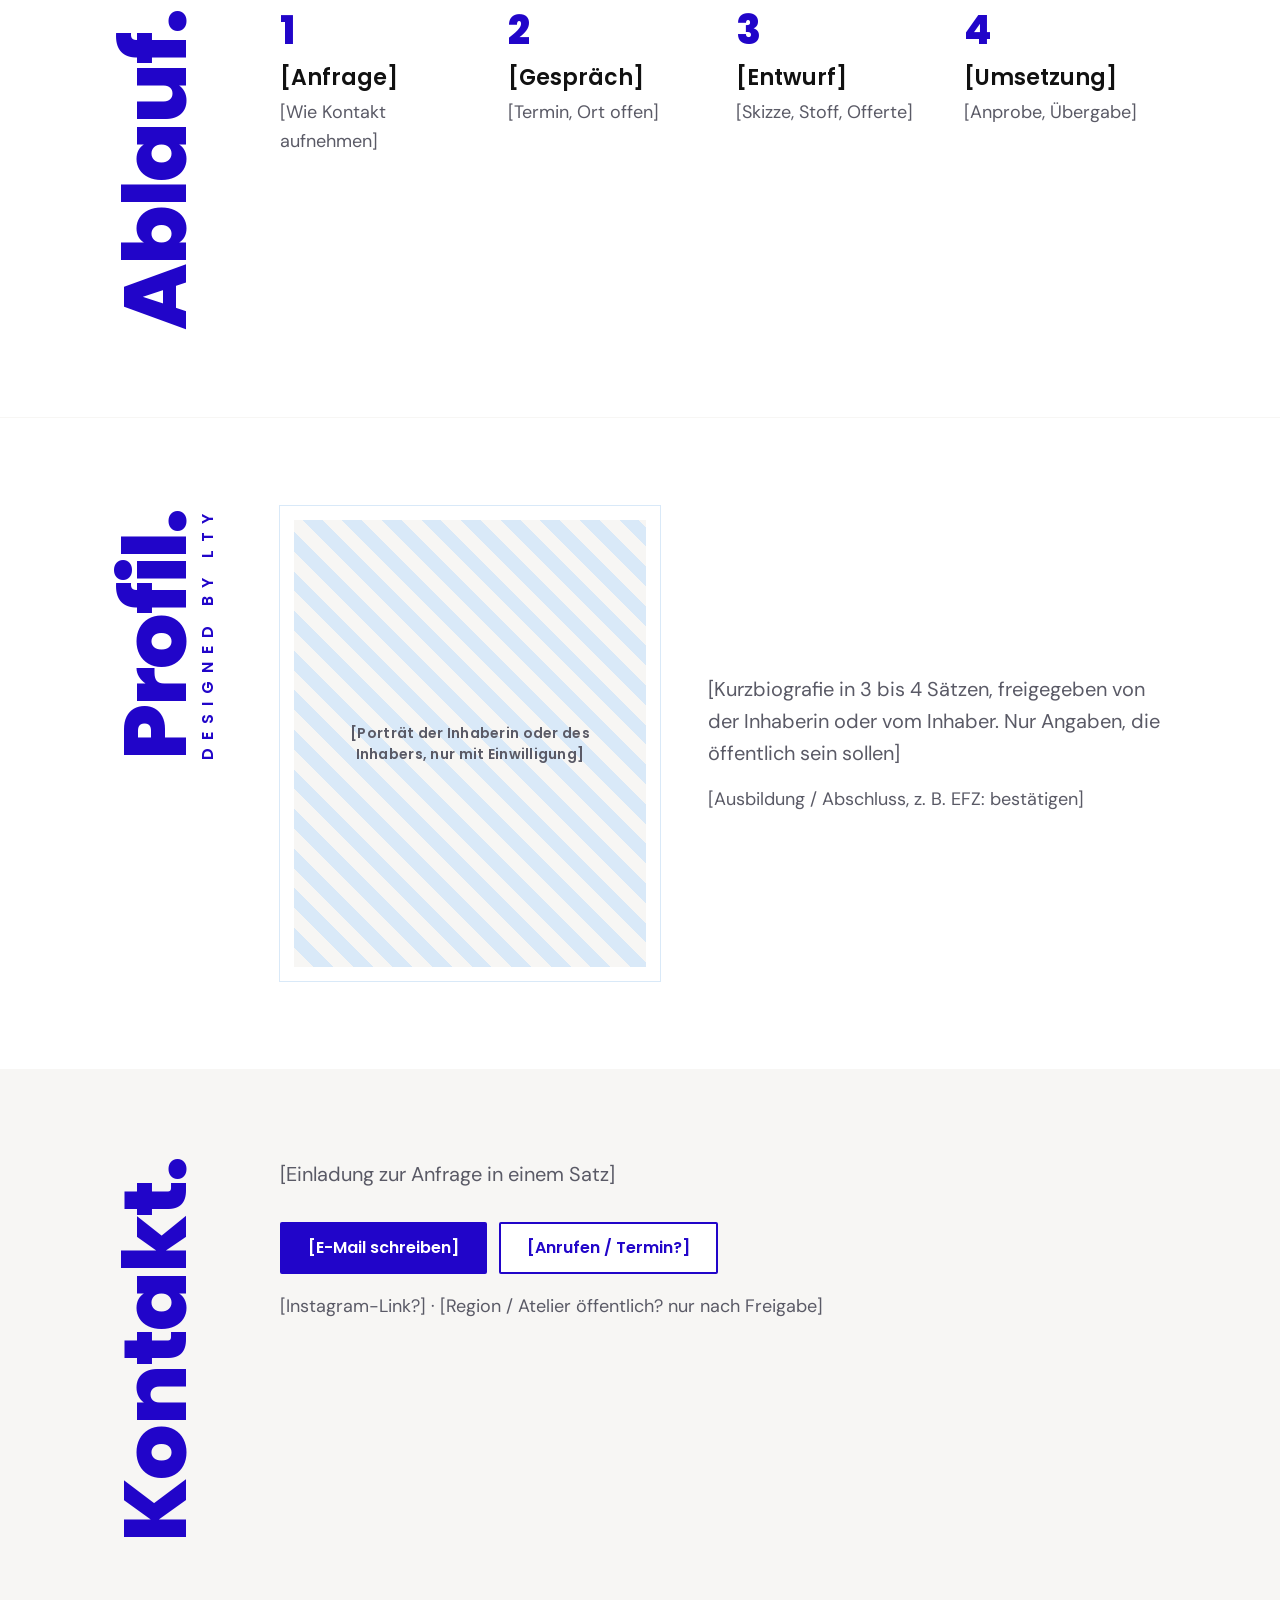
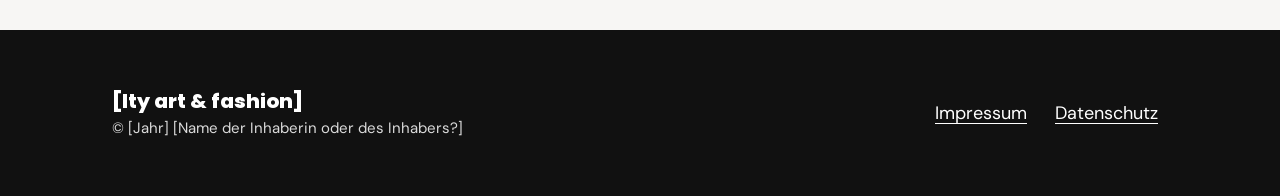
==== commit 02e73b42: "Apply design review: nav, site/ folder, titles, placeholders" ====
--- a/site/index.html
+++ b/site/index.html
@@ -5,9 +5,9 @@
 <meta name="viewport" content="width=device-width, initial-scale=1">
 <meta name="color-scheme" content="light">
 <meta name="robots" content="noindex, nofollow">
-<title>Lty Art &amp; Fashion Entwurf</title>
+<title>[lty art &amp; fashion] Entwurf</title>
 <meta name="description" content="[Meta-Beschreibung, Wortlaut von der Inhaberin oder vom Inhaber]">
-<meta property="og:title" content="Lty Art &amp; Fashion">
+<meta property="og:title" content="[lty art &amp; fashion]">
 <meta property="og:description" content="[Meta-Beschreibung]">
 <meta property="og:type" content="website">
 <meta property="og:url" content="https://example.invalid/">
@@ -22,7 +22,7 @@
 
 <header class="site-header">
   <div class="container header-row">
-    <a class="wordmark" href="#top" aria-label="Startseite, Lty Art &amp; Fashion">Lty Art &amp; Fashion</a>
+    <a class="wordmark" href="#top" aria-label="Startseite, [lty art &amp; fashion]">[lty art &amp; fashion]</a>
     <nav class="nav" aria-label="Hauptnavigation">
       <ul class="nav-list nav-desktop">
         <li><a href="#mode">Mode</a></li>
@@ -56,7 +56,7 @@
     </div>
     <div class="hero-body">
       <div class="hero-text">
-        <p class="kicker">Lty Art &amp; Fashion</p>
+        <p class="kicker">[lty art &amp; fashion]</p>
         <h1 id="hero-h1">[Kernaussage in einem Satz]</h1>
         <p class="lead">[Was die Inhaberin oder der Inhaber anbietet und für wen, in ein bis zwei Sätzen. Wortlaut von der Inhaberin oder vom Inhaber.]</p>
         <p class="ctas"><a class="btn btn-primary" href="#kontakt">[Anfrage senden]</a> <a class="btn btn-secondary" href="#artwork">[Arbeiten ansehen]</a></p>
@@ -239,7 +239,7 @@
 <footer class="site-footer">
   <div class="container footer-row">
     <div>
-      <p class="footer-wm">Lty Art &amp; Fashion</p>
+      <p class="footer-wm">[lty art &amp; fashion]</p>
       <p class="footer-muted">© [Jahr] [Name der Inhaberin oder des Inhabers?]</p>
     </div>
     <ul class="footer-links">
--- a/site/style.css
+++ b/site/style.css
@@ -1,4 +1,4 @@
-/* Lty Art & Fashion: Entwurf. Nur lokale Ressourcen, keine Tracker. */
+/* lty art & fashion: Entwurf. Nur lokale Ressourcen, keine Tracker. */
 @font-face { font-family: "Poppins"; src: url("assets/fonts/Poppins-ExtraBold.woff2") format("woff2"); font-weight: 800; font-style: normal; font-display: swap; }
 @font-face { font-family: "Poppins"; src: url("assets/fonts/Poppins-SemiBold.woff2") format("woff2"); font-weight: 600; font-style: normal; font-display: swap; }
 @font-face { font-family: "DM Sans"; src: url("assets/fonts/DMSans-Variable.woff2") format("woff2"); font-weight: 100 1000; font-style: normal; font-display: swap; }
@@ -35,12 +35,12 @@
 .skip:focus { top: 16px; color: var(--paper); }
 .banner { background: var(--accent); color: var(--paper); text-align: center; font: 600 14px/1.4 var(--display); letter-spacing: .12em; text-transform: uppercase; padding: 10px 20px; }
 
-.container { max-width: 1344px; margin: 0 auto; padding: 0 var(--gutter); }
+.container { max-width: 1248px; margin: 0 auto; padding: 0 var(--gutter); }
 
 /* Header */
 .site-header { position: sticky; top: 0; z-index: 20; background: var(--paper); border-bottom: 1px solid var(--ice); }
 .header-row { display: flex; align-items: center; gap: 32px; min-height: 88px; }
-.wordmark { white-space: nowrap; display: inline-flex; align-items: center; min-height: 56px; padding: 8px 18px; background: var(--atelier); color: var(--ink); text-decoration: none; font: 800 18px/1.2 var(--display); letter-spacing: -.01em; }
+.wordmark { display: inline-flex; align-items: center; min-height: 56px; padding: 8px 18px; background: var(--atelier); color: var(--ink); text-decoration: none; font: 800 18px/1.2 var(--display); letter-spacing: -.01em; }
 .wordmark:hover { color: var(--blue); }
 .nav { margin-left: auto; }
 .menu { display: none; }
@@ -76,11 +76,10 @@
 
 /* Hero */
 .hero { padding-top: 56px; border-top: 0; }
-.hero-body { display: grid; grid-template-columns: minmax(0, 1fr) minmax(0, 460px); gap: 40px; align-items: center; }
+.hero-body { display: grid; grid-template-columns: minmax(0, 1fr) minmax(0, 520px); gap: 48px; align-items: center; }
 .ph-hero { aspect-ratio: 4 / 5; }
-.hero h1 { overflow-wrap: break-word; }
-@media (min-width: 801px) { .hero h1 { font-size: clamp(52px, 3.8vw, 56px); } }
-@media (min-width: 801px) and (max-width: 1365px) { .hero-body { grid-template-columns: 1fr; } .ph-hero { max-width: 480px; } }
+.hero h1 { font-size: 40px; overflow-wrap: break-word; }
+@media (max-width: 1100px) { .hero h1 { font-size: 56px; } }
 @media (max-width: 800px) { .hero h1 { font-size: 36px; } }
 .quote { margin-top: 36px; padding-left: 20px; border-left: 4px solid var(--blue); font-size: 19px; font-style: italic; }
 
@@ -181,11 +180,3 @@
   .frame { border-width: 10px; }
 }
 @media (max-width: 340px) { .grid4 { grid-template-columns: 1fr; } }
-@media (max-width: 800px) { .vtitle-xl { font-size: 32px; } }
-@media (min-width: 801px) and (max-width: 1000px) {
-  .header-row { gap: 4px 16px; flex-wrap: wrap; padding-top: 8px; padding-bottom: 8px; }
-  .nav-list { gap: 0; }
-  .nav-list a { padding: 0 8px; }
-  .lang { order: 4; flex-basis: 100%; text-align: right; font-size: 13px; }
-  .nav-desktop li:last-child a { padding-right: 0; }
-}
